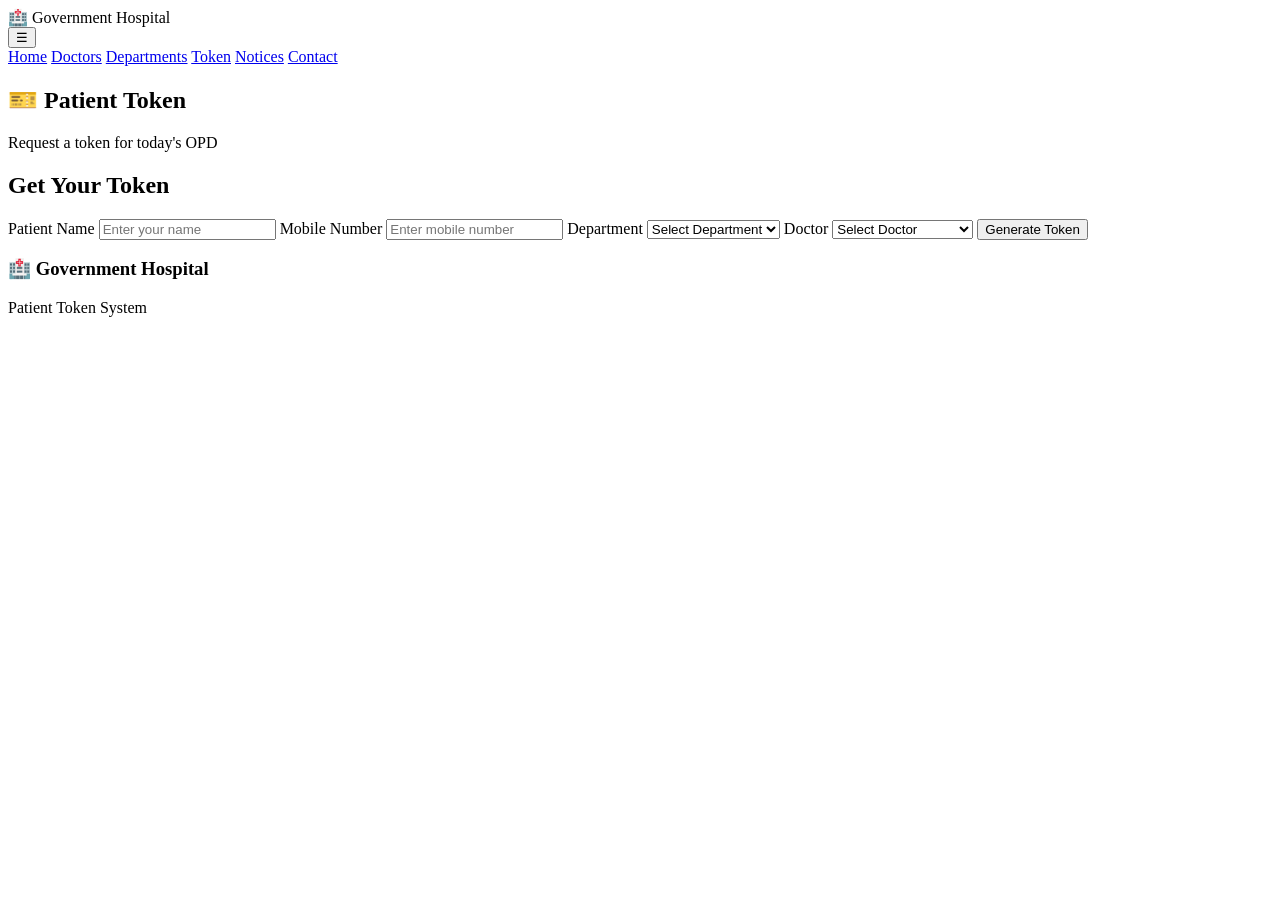
==== appointment.html @ c6639d81 "Add appointment.html for patient token system" ====
<!DOCTYPE html>
<html lang="en">

<head>

<meta charset="UTF-8">

<meta name="viewport"
content="width=device-width, initial-scale=1.0">

<title>Get Token</title>

<link rel="stylesheet"
href="css/style.css">

</head>

<body>

<header>

<div class="logo">
🏥 <span>Government Hospital</span>
</div>

<button class="menu-btn"
onclick="toggleMenu()">☰</button>

<nav id="navbar">

<a href="index.html">Home</a>
<a href="doctors.html">Doctors</a>
<a href="departments.html">Departments</a>
<a href="appointment.html"
class="active">Token</a>
<a href="notices.html">Notices</a>
<a href="contact.html">Contact</a>

</nav>

</header>


<section class="page-header">

<h1>🎫 Patient Token</h1>

<p>Request a token for today's OPD</p>

</section>


<section class="form-section">

<div class="form-card">

<h2>Get Your Token</h2>

<form id="tokenForm"
onsubmit="generateToken(event)">

<label>Patient Name</label>

<input
type="text"
id="patientName"
required
placeholder="Enter your name">


<label>Mobile Number</label>

<input
type="tel"
id="mobile"
required
placeholder="Enter mobile number">


<label>Department</label>

<select id="department" required>

<option value="">Select Department</option>

<option>Medicine</option>

<option>Orthopedic</option>

<option>Pediatrics</option>

<option>Gynecology</option>

<option>ENT</option>

<option>Dental</option>

</select>


<label>Doctor</label>

<select id="doctor" required>

<option value="">Select Doctor</option>

<option>Dr. Rahul Patil</option>

<option>Dr. Sneha Joshi</option>

<option>Dr. Amit Shah</option>

<option>Dr. Priya Deshmukh</option>

</select>


<button class="btn primary full">
Generate Token
</button>

</form>


<div id="tokenResult"
class="token-result">

</div>

</div>

</section>


<footer>

<h3>🏥 Government Hospital</h3>

<p>Patient Token System</p>

</footer>


<script src="js/script.js"></script>

</body>
</html>
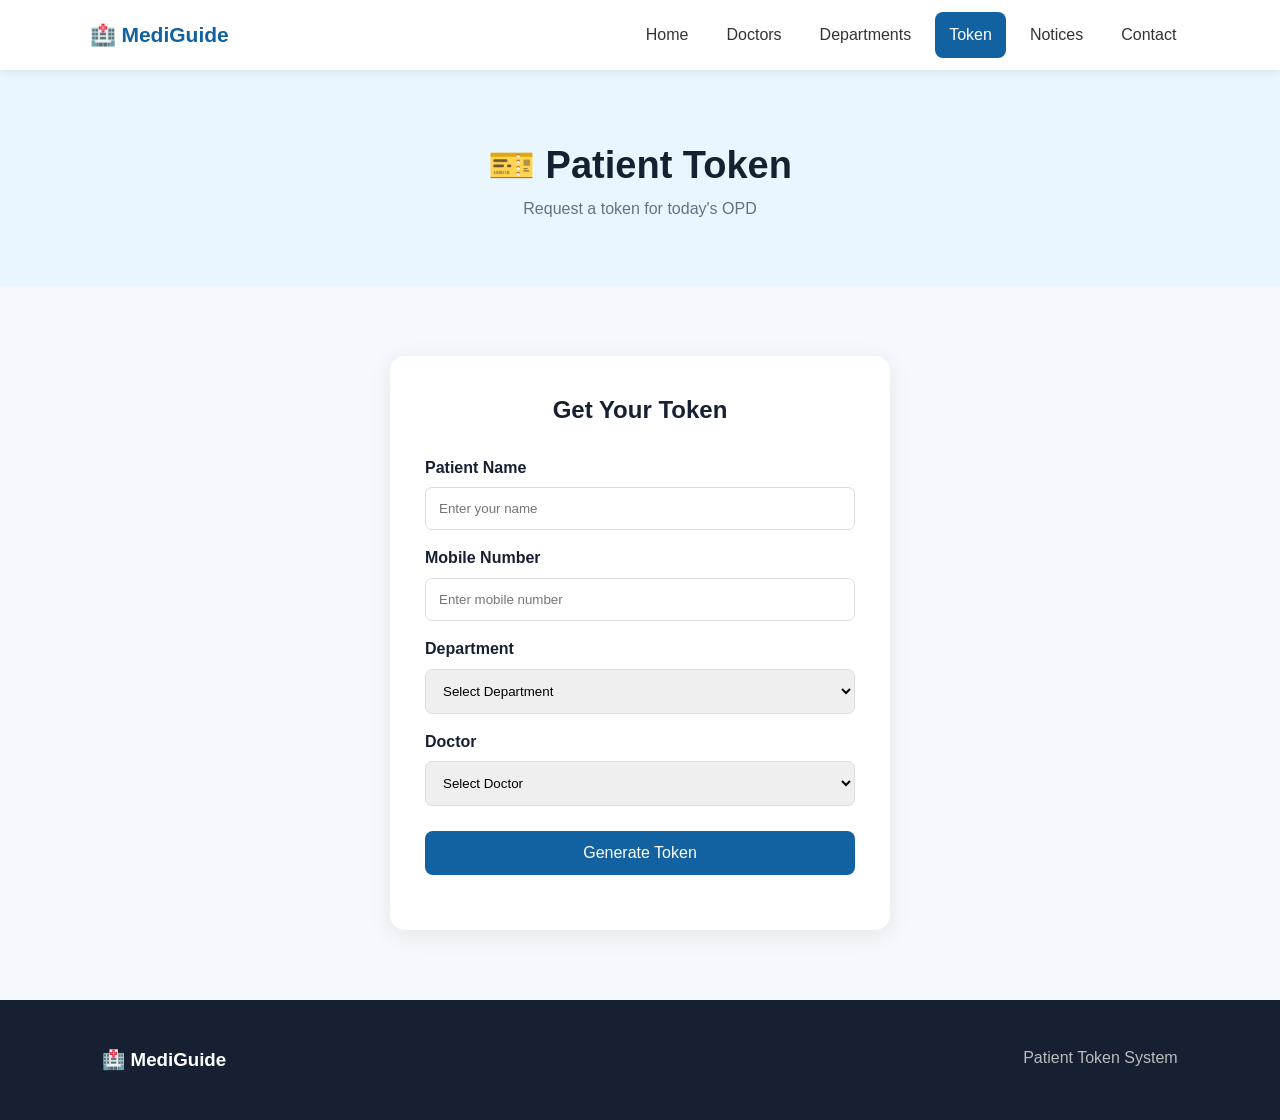
==== commit 7574a29d: "Update appointment.html" ====
--- a/appointment.html
+++ b/appointment.html
@@ -20,7 +20,7 @@
 <header>
 
 <div class="logo">
-🏥 <span>Government Hospital</span>
+🏥 <span>MediGuide</span>
 </div>
 
 <button class="menu-btn"
@@ -134,7 +134,7 @@
 
 <footer>
 
-<h3>🏥 Government Hospital</h3>
+<h3>🏥 MediGuide</h3>
 
 <p>Patient Token System</p>
 
--- a/css/style.css
+++ b/css/style.css
@@ -0,0 +1,658 @@
+* {
+    margin: 0;
+    padding: 0;
+    box-sizing: border-box;
+}
+
+body {
+    font-family: Arial, sans-serif;
+    background: #f5f8fc;
+    color: #172033;
+    line-height: 1.6;
+}
+
+
+/* HEADER */
+
+header {
+    background: white;
+    min-height: 70px;
+    padding: 0 7%;
+    display: flex;
+    align-items: center;
+    justify-content: space-between;
+    box-shadow: 0 2px 10px rgba(0,0,0,0.08);
+    position: sticky;
+    top: 0;
+    z-index: 1000;
+}
+
+.logo {
+    font-size: 21px;
+    font-weight: bold;
+    color: #1261a0;
+}
+
+nav {
+    display: flex;
+    gap: 10px;
+}
+
+nav a {
+    text-decoration: none;
+    color: #333;
+    padding: 10px 14px;
+    border-radius: 8px;
+}
+
+nav a:hover,
+nav a.active {
+    background: #1261a0;
+    color: white;
+}
+
+.menu-btn {
+    display: none;
+    background: #1261a0;
+    color: white;
+    border: none;
+    font-size: 22px;
+    padding: 5px 10px;
+    border-radius: 5px;
+}
+
+
+/* HERO */
+
+.hero {
+    min-height: 520px;
+    padding: 80px 8%;
+    display: flex;
+    align-items: center;
+    justify-content: space-between;
+    gap: 50px;
+    background: linear-gradient(135deg, #eaf6ff, #f8fbff);
+}
+
+.hero-text {
+    max-width: 650px;
+}
+
+.tag {
+    display: inline-block;
+    background: #d9efff;
+    color: #1261a0;
+    padding: 8px 15px;
+    border-radius: 30px;
+    margin-bottom: 20px;
+}
+
+.hero h1 {
+    font-size: 50px;
+    line-height: 1.15;
+    margin-bottom: 20px;
+}
+
+.hero h1 span {
+    color: #1261a0;
+}
+
+.hero p {
+    font-size: 18px;
+    color: #5c6678;
+}
+
+.hero-buttons {
+    margin-top: 30px;
+    display: flex;
+    gap: 15px;
+}
+
+
+/* BUTTONS */
+
+.btn {
+    display: inline-block;
+    padding: 13px 22px;
+    border-radius: 8px;
+    text-decoration: none;
+    border: none;
+    cursor: pointer;
+    font-size: 16px;
+}
+
+.primary {
+    background: #1261a0;
+    color: white;
+}
+
+.secondary {
+    background: white;
+    color: #1261a0;
+    border: 1px solid #1261a0;
+}
+
+.full {
+    width: 100%;
+}
+
+
+/* HERO CARD */
+
+.hero-card {
+    width: 350px;
+    background: white;
+    padding: 30px;
+    border-radius: 20px;
+    box-shadow: 0 15px 40px rgba(0,0,0,0.10);
+}
+
+.hospital-icon {
+    font-size: 55px;
+    text-align: center;
+}
+
+.hero-card h2 {
+    text-align: center;
+    margin: 10px 0 20px;
+}
+
+.status-row {
+    display: flex;
+    justify-content: space-between;
+    padding: 15px 0;
+    border-bottom: 1px solid #eee;
+}
+
+.green {
+    color: #159447;
+}
+
+.yellow {
+    color: #d69600;
+}
+
+.red {
+    color: #d33;
+}
+
+
+/* SEARCH */
+
+.search-section {
+    background: white;
+    text-align: center;
+    padding: 50px 20px;
+}
+
+.search-box {
+    max-width: 700px;
+    margin: 25px auto 0;
+    display: flex;
+}
+
+.search-box input {
+    flex: 1;
+    padding: 15px;
+    border: 1px solid #ddd;
+    border-radius: 8px 0 0 8px;
+    font-size: 16px;
+}
+
+.search-box button {
+    padding: 15px 25px;
+    border: none;
+    background: #1261a0;
+    color: white;
+    border-radius: 0 8px 8px 0;
+    cursor: pointer;
+}
+
+
+/* SECTION */
+
+.section {
+    padding: 70px 8%;
+}
+
+.light {
+    background: #eef5fb;
+}
+
+.section-title {
+    text-align: center;
+    margin-bottom: 40px;
+}
+
+.section-title h2 {
+    font-size: 32px;
+}
+
+.section-title p {
+    color: #667085;
+}
+
+
+/* FEATURES */
+
+.feature-grid {
+    display: grid;
+    grid-template-columns: repeat(4, 1fr);
+    gap: 20px;
+}
+
+.feature-card {
+    background: white;
+    padding: 25px;
+    border-radius: 15px;
+    box-shadow: 0 5px 20px rgba(0,0,0,0.06);
+}
+
+.feature-icon {
+    font-size: 40px;
+}
+
+.feature-card h3 {
+    margin: 15px 0 8px;
+}
+
+.feature-card p {
+    color: #667085;
+}
+
+.feature-card a {
+    display: inline-block;
+    margin-top: 15px;
+    color: #1261a0;
+    text-decoration: none;
+    font-weight: bold;
+}
+
+
+/* DOCTORS */
+
+.doctor-grid {
+    display: grid;
+    grid-template-columns: repeat(3, 1fr);
+    gap: 25px;
+}
+
+.doctor-card {
+    background: white;
+    padding: 25px;
+    border-radius: 15px;
+    box-shadow: 0 5px 20px rgba(0,0,0,0.07);
+}
+
+.doctor-photo {
+    width: 80px;
+    height: 80px;
+    background: #eaf6ff;
+    border-radius: 50%;
+    display: flex;
+    align-items: center;
+    justify-content: center;
+    font-size: 42px;
+    margin-bottom: 15px;
+}
+
+.doctor-card > p {
+    color: #667085;
+}
+
+.status {
+    display: inline-block;
+    padding: 6px 12px;
+    border-radius: 30px;
+    margin: 12px 0;
+    font-size: 14px;
+}
+
+.available {
+    background: #dff7e8;
+    color: #087a35;
+}
+
+.unavailable {
+    background: #ffe1e1;
+    color: #bd2020;
+}
+
+.break {
+    background: #fff0c7;
+    color: #9b6b00;
+}
+
+.doctor-info {
+    border-top: 1px solid #eee;
+    margin-top: 10px;
+    padding-top: 10px;
+}
+
+.small-btn {
+    display: inline-block;
+    background: #1261a0;
+    color: white;
+    text-decoration: none;
+    padding: 9px 15px;
+    border-radius: 7px;
+    margin-top: 10px;
+}
+
+
+/* PAGE HEADER */
+
+.page-header {
+    background: #eaf6ff;
+    text-align: center;
+    padding: 65px 20px;
+}
+
+.page-header h1 {
+    font-size: 38px;
+}
+
+.page-header p {
+    color: #667085;
+}
+
+
+/* DOCTOR SEARCH */
+
+.doctor-search {
+    display: flex;
+    gap: 15px;
+    margin-bottom: 35px;
+}
+
+.doctor-search input,
+.doctor-search select {
+    padding: 14px;
+    border: 1px solid #ddd;
+    border-radius: 8px;
+    font-size: 16px;
+}
+
+.doctor-search input {
+    flex: 1;
+}
+
+
+/* DEPARTMENT */
+
+.department-grid {
+    display: grid;
+    grid-template-columns: repeat(3, 1fr);
+    gap: 25px;
+}
+
+.department-card {
+    background: white;
+    padding: 30px;
+    text-align: center;
+    border-radius: 15px;
+    box-shadow: 0 5px 20px rgba(0,0,0,0.07);
+}
+
+.department-card > div {
+    font-size: 45px;
+}
+
+.department-card h3 {
+    margin: 10px;
+}
+
+
+/* FORM */
+
+.form-section {
+    padding: 70px 20px;
+    display: flex;
+    justify-content: center;
+}
+
+.form-card {
+    background: white;
+    width: 500px;
+    padding: 35px;
+    border-radius: 15px;
+    box-shadow: 0 5px 25px rgba(0,0,0,0.08);
+}
+
+.form-card h2 {
+    margin-bottom: 25px;
+    text-align: center;
+}
+
+.form-card label {
+    display: block;
+    margin-top: 15px;
+    font-weight: bold;
+}
+
+.form-card input,
+.form-card select {
+    width: 100%;
+    padding: 13px;
+    margin-top: 7px;
+    border: 1px solid #ddd;
+    border-radius: 7px;
+}
+
+.form-card button {
+    margin-top: 25px;
+}
+
+.token-result {
+    margin-top: 20px;
+    text-align: center;
+}
+
+
+/* NOTICES */
+
+.notice-list {
+    max-width: 800px;
+    margin: auto;
+}
+
+.notice {
+    display: flex;
+    gap: 20px;
+    background: white;
+    margin-bottom: 20px;
+    padding: 25px;
+    border-radius: 12px;
+    box-shadow: 0 5px 20px rgba(0,0,0,0.06);
+}
+
+.notice-icon {
+    font-size: 35px;
+}
+
+.notice small {
+    color: #777;
+}
+
+
+/* CONTACT */
+
+.contact-grid {
+    display: grid;
+    grid-template-columns: repeat(3, 1fr);
+    gap: 25px;
+}
+
+.contact-card {
+    background: white;
+    padding: 30px;
+    border-radius: 15px;
+    text-align: center;
+}
+
+.contact-icon {
+    font-size: 40px;
+}
+
+.map-box {
+    height: 250px;
+    margin-top: 30px;
+    background: #dcebf5;
+    display: flex;
+    align-items: center;
+    justify-content: center;
+    border-radius: 15px;
+    font-size: 25px;
+}
+
+
+/* EMERGENCY */
+
+.emergency {
+    background: #b91c1c;
+    color: white;
+    padding: 35px 8%;
+    display: flex;
+    align-items: center;
+    justify-content: space-between;
+}
+
+.emergency-btn {
+    background: white;
+    color: #b91c1c;
+    padding: 13px 20px;
+    border-radius: 8px;
+    text-decoration: none;
+    font-weight: bold;
+}
+
+
+/* FOOTER */
+
+footer {
+    background: #172033;
+    color: white;
+    padding: 45px 8%;
+    display: flex;
+    justify-content: space-between;
+    gap: 30px;
+}
+
+footer a {
+    color: #ddd;
+    display: block;
+    text-decoration: none;
+    margin-top: 7px;
+}
+
+footer p {
+    color: #bbb;
+}
+
+.copyright {
+    background: #101827;
+    color: #aaa;
+    text-align: center;
+    padding: 15px;
+}
+
+
+/* MOBILE */
+
+@media (max-width: 900px) {
+
+    .feature-grid {
+        grid-template-columns: repeat(2, 1fr);
+    }
+
+    .doctor-grid {
+        grid-template-columns: repeat(2, 1fr);
+    }
+
+    .department-grid {
+        grid-template-columns: repeat(2, 1fr);
+    }
+
+    .hero {
+        flex-direction: column;
+        text-align: center;
+    }
+
+    .hero-card {
+        width: 100%;
+        max-width: 400px;
+    }
+
+}
+
+
+@media (max-width: 650px) {
+
+    header {
+        padding: 15px 5%;
+        flex-wrap: wrap;
+    }
+
+    .menu-btn {
+        display: block;
+    }
+
+    nav {
+        display: none;
+        width: 100%;
+        flex-direction: column;
+        padding-top: 15px;
+    }
+
+    nav.show {
+        display: flex;
+    }
+
+    nav a {
+        text-align: center;
+    }
+
+    .hero {
+        padding: 50px 5%;
+    }
+
+    .hero h1 {
+        font-size: 35px;
+    }
+
+    .hero-buttons {
+        flex-direction: column;
+    }
+
+    .feature-grid,
+    .doctor-grid,
+    .department-grid,
+    .contact-grid {
+        grid-template-columns: 1fr;
+    }
+
+    .doctor-search {
+        flex-direction: column;
+    }
+
+    .search-box {
+        flex-direction: column;
+        gap: 10px;
+    }
+
+    .search-box input,
+    .search-box button {
+        border-radius: 8px;
+    }
+
+    .emergency {
+        flex-direction: column;
+        text-align: center;
+        gap: 20px;
+    }
+
+    footer {
+        flex-direction: column;
+    }
+
+}
